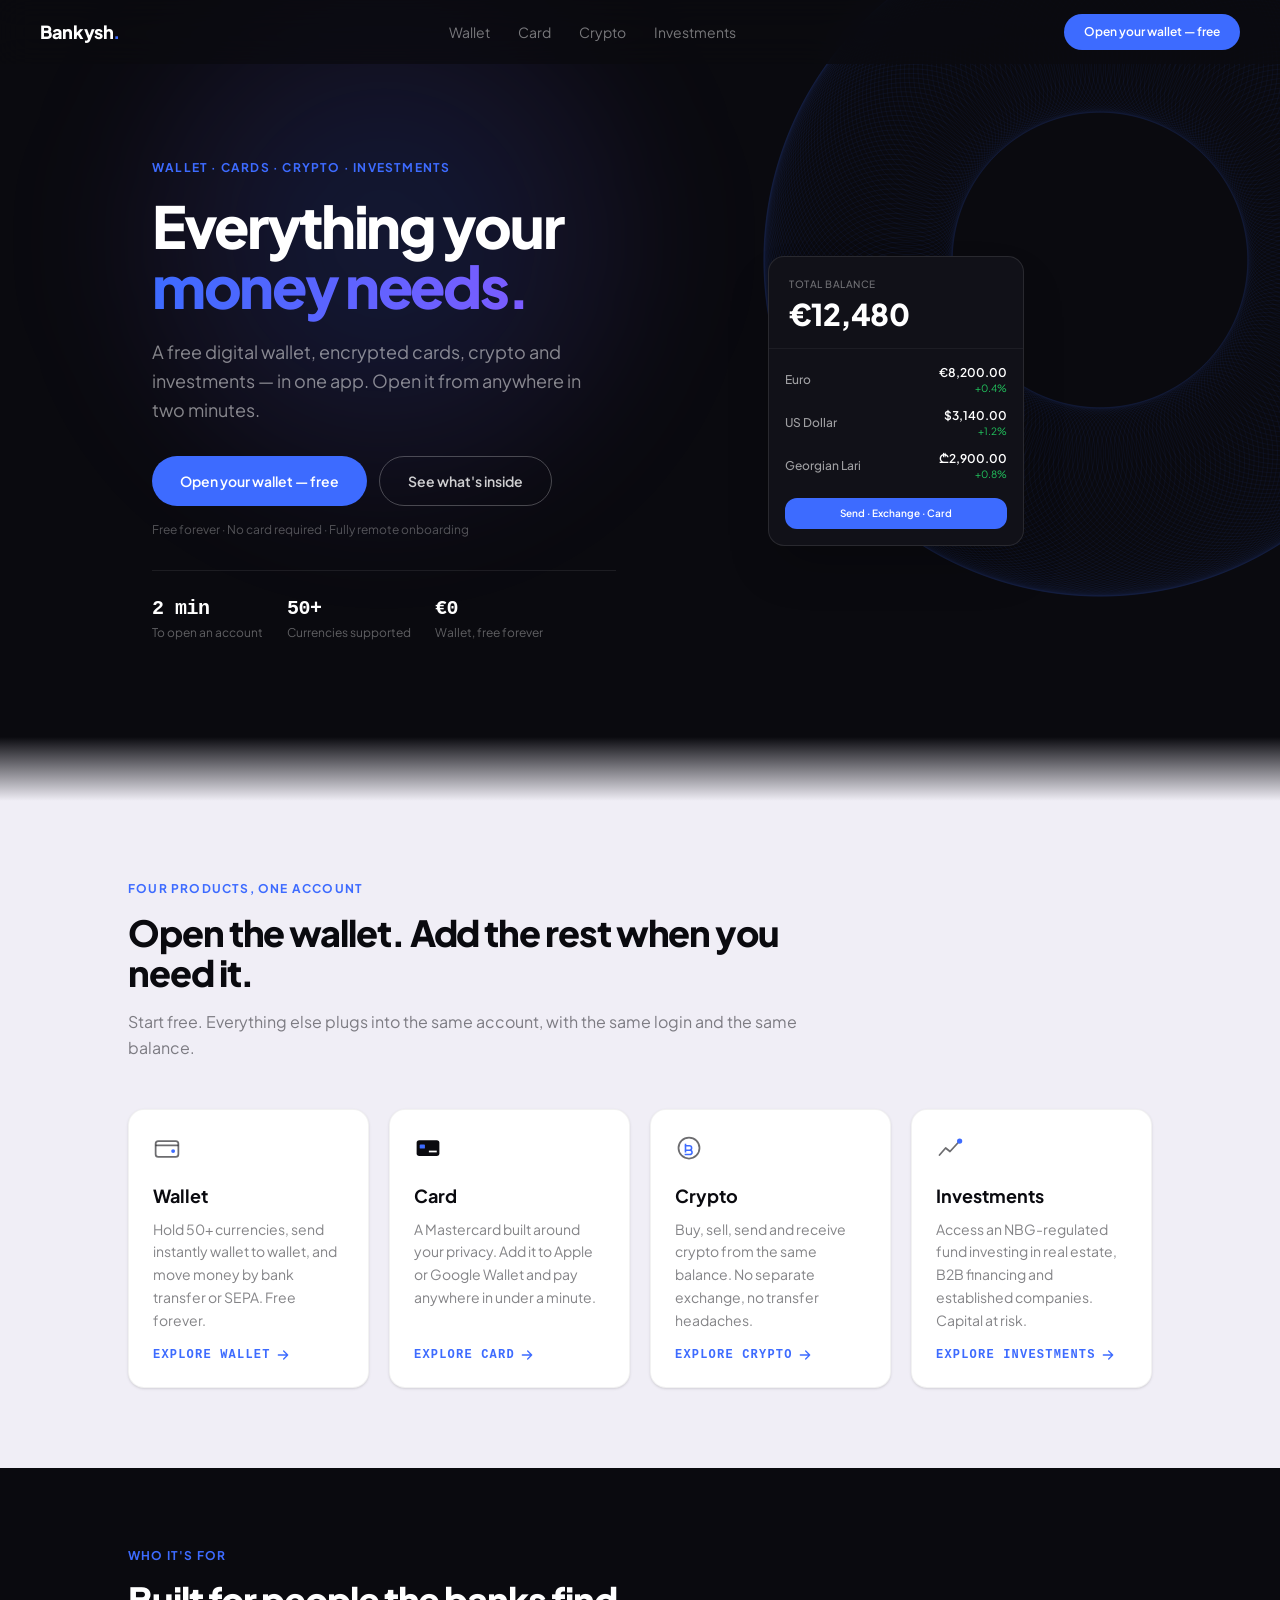
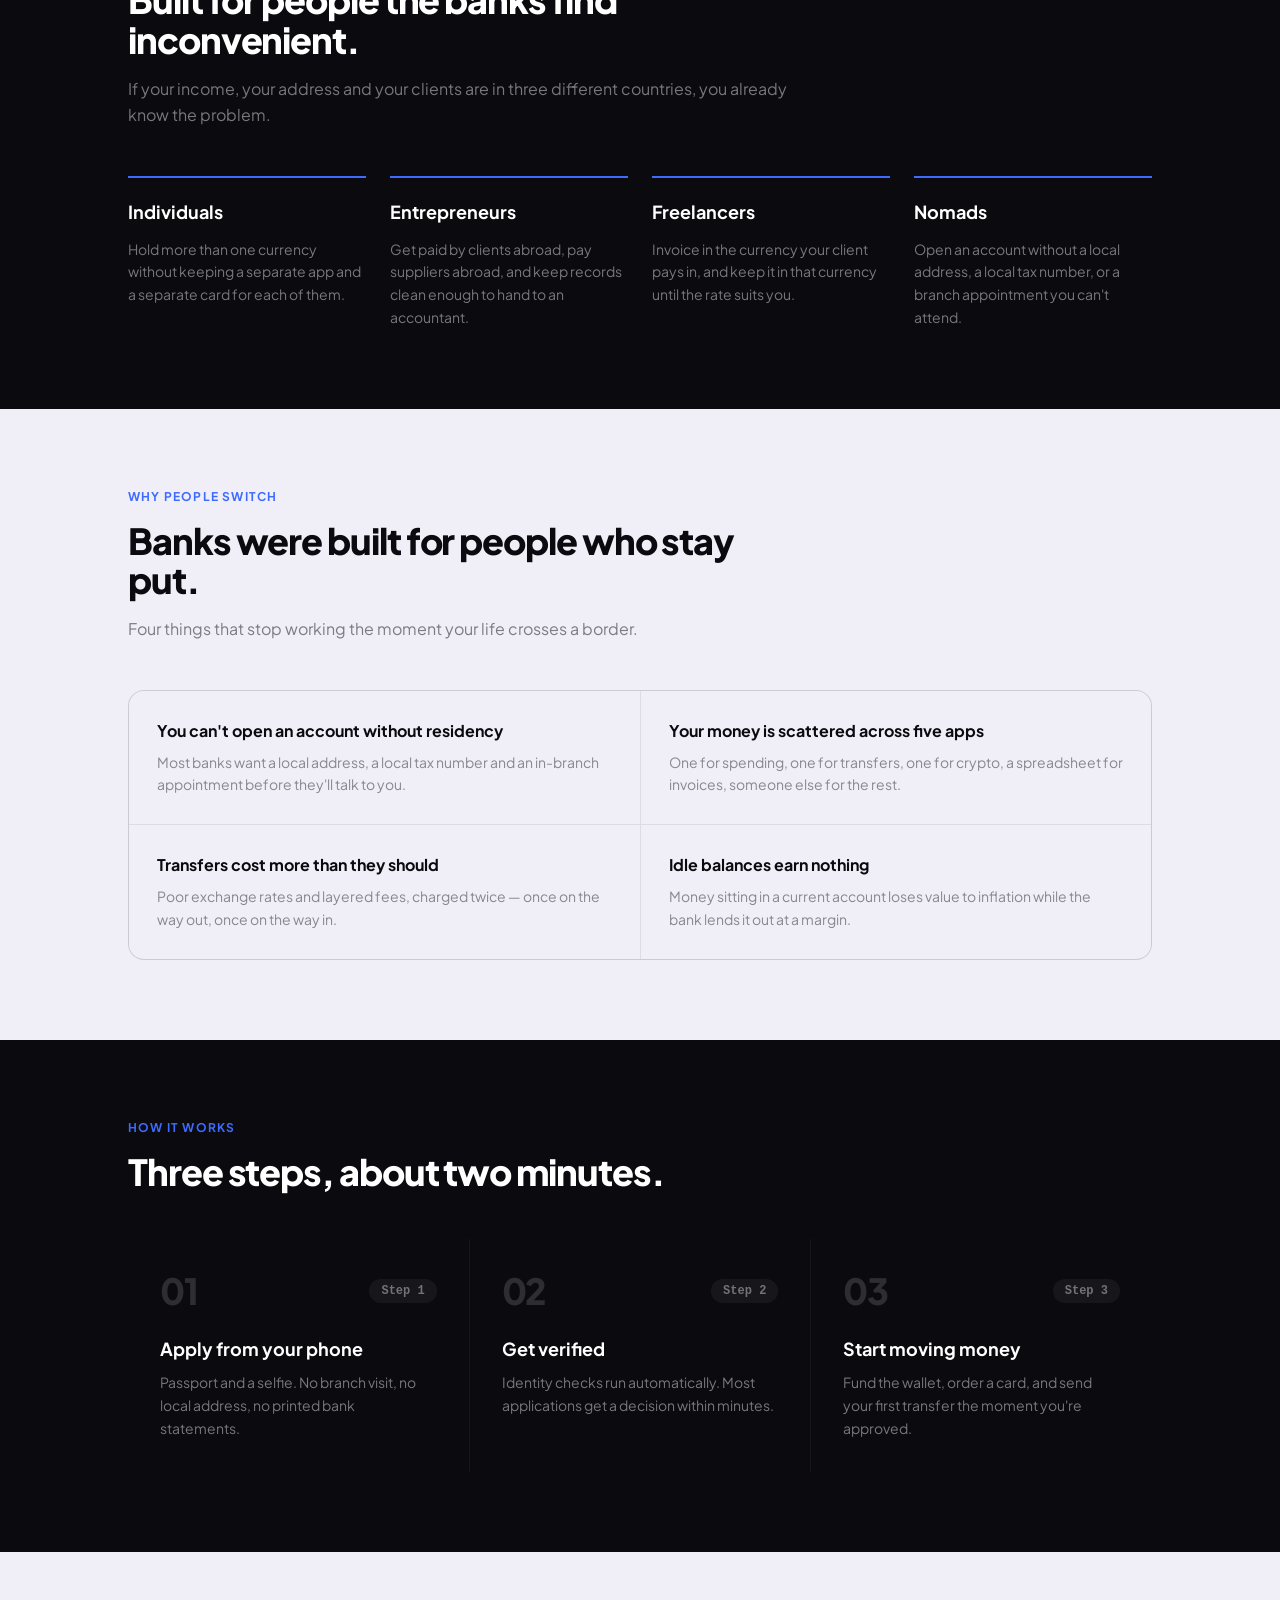
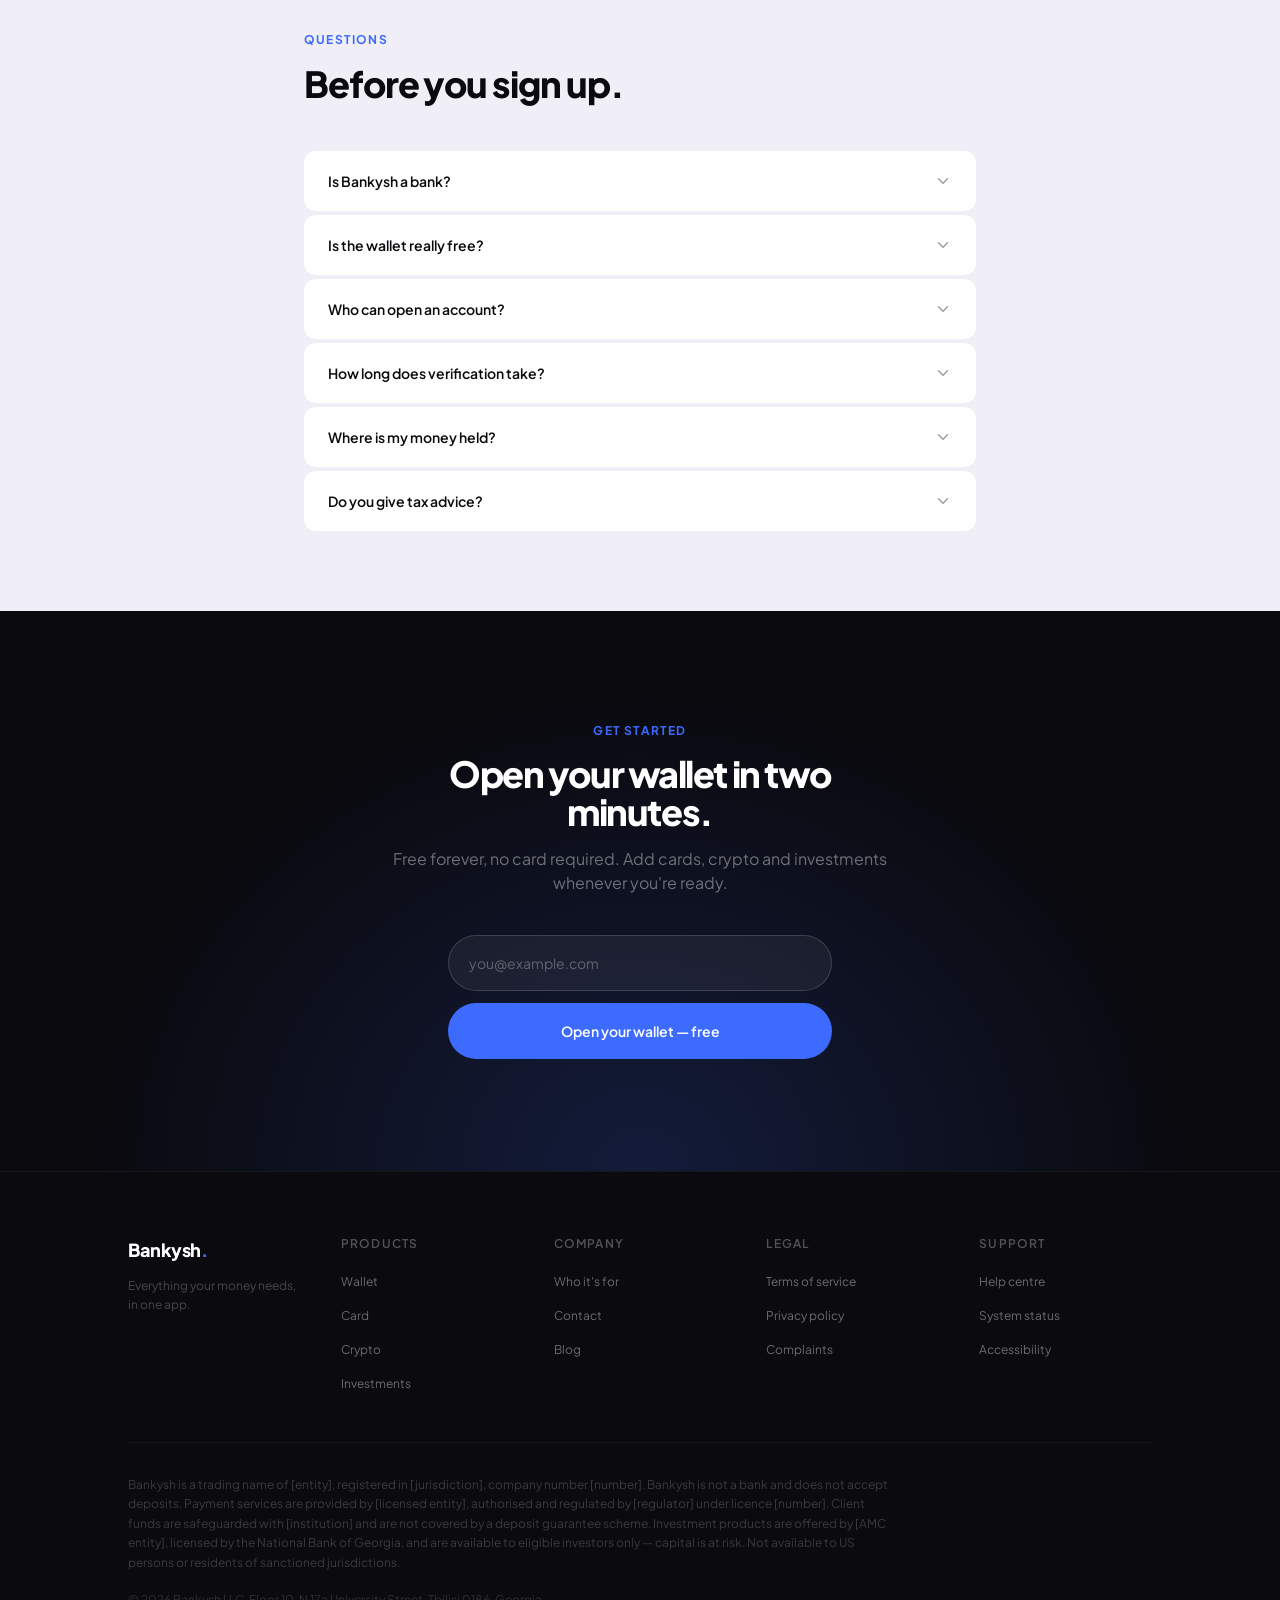
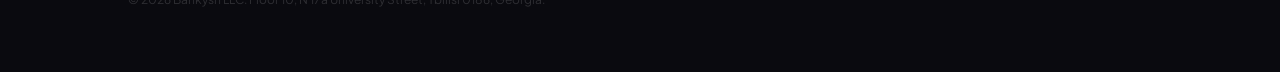
==== index.html @ 2e1b4eb4 "Bankysh site — mirror of the Figma Make build index.html rewritten so assets load relatively and Fig" ====
<!doctype html>
<html lang="en">
  <head>
    <meta charset="UTF-8" />
    <meta name="viewport" content="width=device-width, initial-scale=1.0" />
    <title>Bankysh — everything your money needs</title>
    <meta name="description" content="Bankysh is a digital wallet with a card, crypto and investments in one app.">
    <meta property="og:title" content="Bankysh — everything your money needs">
    <meta property="og:description" content="A digital wallet, a card, crypto and investments in one app.">
    <meta property="og:type" content="website">
    <meta name="theme-color" content="#04091A">
    <script type="module" crossorigin src="./assets/index-Uo5GRahE.js"></script>
    <link rel="stylesheet" crossorigin href="./assets/index-DpYB2PQo.css">
  </head>
  <body>
    <div id="root"></div>

    <!--
      Signup notifier.

      The React bundle's own handler is  e => { e.preventDefault(), o(!0) } —
      it shows "Check your inbox to finish setup" and throws the address away.

      Rather than patch a 460 KB minified bundle, this listens on the document
      in the CAPTURE phase, so it runs BEFORE React's handler. It reads the
      email, posts it to the Pages Function, and gets out of the way. React
      still renders its success message exactly as before.

      Nothing here can break the page: every path is wrapped and a failed
      request is swallowed.

      🔴 Needs Cloudflare Pages (Functions). On GitHub Pages /api/subscribe is
         a 404 and the form goes back to silently discarding the address.
    -->
    <script>
    (function () {
      var RE = /^[^\s@]+@[^\s@]+\.[^\s@]{2,}$/;
      document.addEventListener('submit', function (e) {
        try {
          var form = e.target;
          if (!form || form.tagName !== 'FORM') return;
          var input = form.querySelector('input[type="email"]');
          if (!input) return;
          var email = (input.value || '').trim();
          if (!RE.test(email)) return;
          fetch('/api/subscribe', {
            method: 'POST',
            headers: { 'Content-Type': 'application/json' },
            body: JSON.stringify({ email: email, page: location.pathname }),
            keepalive: true
          }).catch(function () {});
        } catch (err) { /* never let this affect the page */ }
      }, true);
    })();
    </script>
  </body>
</html>
---- assets/index-DpYB2PQo.css ----
@import "https://fonts.googleapis.com/css2?family=Plus+Jakarta+Sans:ital,wght@0,400;0,500;0,600;0,700;0,800;1,400&display=swap";@layer components;@layer properties{@supports (((-webkit-hyphens:none)) and (not (margin-trim:inline))) or ((-moz-orient:inline) and (not (color:rgb(from red r g b)))){*,:before,:after,::backdrop{--tw-rotate-x:initial;--tw-rotate-y:initial;--tw-rotate-z:initial;--tw-skew-x:initial;--tw-skew-y:initial;--tw-space-y-reverse:0;--tw-border-style:solid;--tw-leading:initial;--tw-font-weight:initial;--tw-tracking:initial;--tw-shadow:0 0 #0000;--tw-shadow-color:initial;--tw-shadow-alpha:100%;--tw-inset-shadow:0 0 #0000;--tw-inset-shadow-color:initial;--tw-inset-shadow-alpha:100%;--tw-ring-color:initial;--tw-ring-shadow:0 0 #0000;--tw-inset-ring-color:initial;--tw-inset-ring-shadow:0 0 #0000;--tw-ring-inset:initial;--tw-ring-offset-width:0px;--tw-ring-offset-color:#fff;--tw-ring-offset-shadow:0 0 #0000;--tw-blur:initial;--tw-brightness:initial;--tw-contrast:initial;--tw-grayscale:initial;--tw-hue-rotate:initial;--tw-invert:initial;--tw-opacity:initial;--tw-saturate:initial;--tw-sepia:initial;--tw-drop-shadow:initial;--tw-drop-shadow-color:initial;--tw-drop-shadow-alpha:100%;--tw-drop-shadow-size:initial;--tw-duration:initial;--tw-translate-x:0;--tw-translate-y:0;--tw-translate-z:0}}}@layer theme{:root,:host{--font-sans:"Plus Jakarta Sans", sans-serif;--font-mono:ui-monospace, SFMono-Regular, Menlo, Monaco, Consolas, "Liberation Mono", "Courier New", monospace;--color-white:#fff;--spacing:.25rem;--container-xs:20rem;--container-sm:24rem;--container-md:28rem;--container-lg:32rem;--container-2xl:42rem;--container-3xl:48rem;--container-5xl:64rem;--text-xs:.75rem;--text-xs--line-height:calc(1 / .75);--text-sm:.875rem;--text-sm--line-height:calc(1.25 / .875);--text-base:1rem;--text-base--line-height:calc(1.5 / 1);--text-lg:1.125rem;--text-lg--line-height:calc(1.75 / 1.125);--text-xl:1.25rem;--text-xl--line-height:calc(1.75 / 1.25);--text-3xl:1.875rem;--text-3xl--line-height:calc(2.25 / 1.875);--text-4xl:2.25rem;--text-4xl--line-height:calc(2.5 / 2.25);--text-5xl:3rem;--text-5xl--line-height:1;--text-6xl:3.75rem;--text-6xl--line-height:1;--font-weight-medium:500;--font-weight-semibold:600;--font-weight-bold:700;--font-weight-extrabold:800;--tracking-tight:-.025em;--tracking-wide:.025em;--tracking-wider:.05em;--tracking-widest:.1em;--leading-relaxed:1.625;--radius-xl:.75rem;--radius-2xl:1rem;--default-transition-duration:.15s;--default-transition-timing-function:cubic-bezier(.4, 0, .2, 1);--default-font-family:var(--font-sans);--default-mono-font-family:var(--font-mono)}}@layer base{*,:after,:before,::backdrop{box-sizing:border-box;border:0 solid;margin:0;padding:0}::file-selector-button{box-sizing:border-box;border:0 solid;margin:0;padding:0}html,:host{-webkit-text-size-adjust:100%;tab-size:4;line-height:1.5;font-family:var(--default-font-family,ui-sans-serif, system-ui, sans-serif, "Apple Color Emoji", "Segoe UI Emoji", "Segoe UI Symbol", "Noto Color Emoji");font-feature-settings:var(--default-font-feature-settings,normal);font-variation-settings:var(--default-font-variation-settings,normal);-webkit-tap-highlight-color:transparent}hr{height:0;color:inherit;border-top-width:1px}abbr:where([title]){-webkit-text-decoration:underline dotted;text-decoration:underline dotted}h1,h2,h3,h4,h5,h6{font-size:inherit;font-weight:inherit}a{color:inherit;-webkit-text-decoration:inherit;-webkit-text-decoration:inherit;-webkit-text-decoration:inherit;-webkit-text-decoration:inherit;text-decoration:inherit}b,strong{font-weight:bolder}code,kbd,samp,pre{font-family:var(--default-mono-font-family,ui-monospace, SFMono-Regular, Menlo, Monaco, Consolas, "Liberation Mono", "Courier New", monospace);font-feature-settings:var(--default-mono-font-feature-settings,normal);font-variation-settings:var(--default-mono-font-variation-settings,normal);font-size:1em}small{font-size:80%}sub,sup{vertical-align:baseline;font-size:75%;line-height:0;position:relative}sub{bottom:-.25em}sup{top:-.5em}table{text-indent:0;border-color:inherit;border-collapse:collapse}:-moz-focusring{outline:auto}progress{vertical-align:baseline}summary{display:list-item}ol,ul,menu{list-style:none}img,svg,video,canvas,audio,iframe,embed,object{vertical-align:middle;display:block}img,video{max-width:100%;height:auto}button,input,select,optgroup,textarea{font:inherit;font-feature-settings:inherit;font-variation-settings:inherit;letter-spacing:inherit;color:inherit;opacity:1;background-color:#0000;border-radius:0}::file-selector-button{font:inherit;font-feature-settings:inherit;font-variation-settings:inherit;letter-spacing:inherit;color:inherit;opacity:1;background-color:#0000;border-radius:0}:where(select:is([multiple],[size])) optgroup{font-weight:bolder}:where(select:is([multiple],[size])) optgroup option{padding-inline-start:20px}::file-selector-button{margin-inline-end:4px}::placeholder{opacity:1}@supports (not ((-webkit-appearance:-apple-pay-button))) or (contain-intrinsic-size:1px){::placeholder{color:currentColor}@supports (color:color-mix(in lab, red, red)){::placeholder{color:color-mix(in oklab, currentcolor 50%, transparent)}}}textarea{resize:vertical}::-webkit-search-decoration{-webkit-appearance:none}::-webkit-date-and-time-value{min-height:1lh;text-align:inherit}::-webkit-datetime-edit{display:inline-flex}::-webkit-datetime-edit-fields-wrapper{padding:0}::-webkit-datetime-edit{padding-block:0}::-webkit-datetime-edit-year-field{padding-block:0}::-webkit-datetime-edit-month-field{padding-block:0}::-webkit-datetime-edit-day-field{padding-block:0}::-webkit-datetime-edit-hour-field{padding-block:0}::-webkit-datetime-edit-minute-field{padding-block:0}::-webkit-datetime-edit-second-field{padding-block:0}::-webkit-datetime-edit-millisecond-field{padding-block:0}::-webkit-datetime-edit-meridiem-field{padding-block:0}::-webkit-calendar-picker-indicator{line-height:1}:-moz-ui-invalid{box-shadow:none}button,input:where([type=button],[type=reset],[type=submit]){appearance:button}::file-selector-button{appearance:button}::-webkit-inner-spin-button{height:auto}::-webkit-outer-spin-button{height:auto}[hidden]:where(:not([hidden=until-found])){display:none!important}}@layer utilities{.pointer-events-none{pointer-events:none}.visible{visibility:visible}.absolute{position:absolute}.fixed{position:fixed}.relative{position:relative}.sticky{position:sticky}.inset-0{inset:calc(var(--spacing) * 0)}.start{inset-inline-start:var(--spacing)}.end{inset-inline-end:var(--spacing)}.top-0{top:calc(var(--spacing) * 0)}.right-0{right:calc(var(--spacing) * 0)}.bottom-0{bottom:calc(var(--spacing) * 0)}.left-0{left:calc(var(--spacing) * 0)}.z-10{z-index:10}.z-50{z-index:50}.col-span-2{grid-column:span 2/span 2}.mx-auto{margin-inline:auto}.mt-0\.5{margin-top:calc(var(--spacing) * .5)}.mt-2{margin-top:calc(var(--spacing) * 2)}.mt-4{margin-top:calc(var(--spacing) * 4)}.mt-5{margin-top:calc(var(--spacing) * 5)}.mt-8{margin-top:calc(var(--spacing) * 8)}.mb-1{margin-bottom:calc(var(--spacing) * 1)}.mb-2{margin-bottom:calc(var(--spacing) * 2)}.mb-3{margin-bottom:calc(var(--spacing) * 3)}.mb-4{margin-bottom:calc(var(--spacing) * 4)}.mb-5{margin-bottom:calc(var(--spacing) * 5)}.mb-6{margin-bottom:calc(var(--spacing) * 6)}.mb-8{margin-bottom:calc(var(--spacing) * 8)}.mb-10{margin-bottom:calc(var(--spacing) * 10)}.mb-12{margin-bottom:calc(var(--spacing) * 12)}.-ml-2\.5{margin-left:calc(var(--spacing) * -2.5)}.block{display:block}.flex{display:flex}.grid{display:grid}.hidden{display:none}.inline{display:inline}.inline-flex{display:inline-flex}.table{display:table}.h-7{height:calc(var(--spacing) * 7)}.h-14{height:calc(var(--spacing) * 14)}.h-16{height:calc(var(--spacing) * 16)}.h-40{height:calc(var(--spacing) * 40)}.h-48{height:calc(var(--spacing) * 48)}.w-7{width:calc(var(--spacing) * 7)}.w-48{width:calc(var(--spacing) * 48)}.w-56{width:calc(var(--spacing) * 56)}.w-64{width:calc(var(--spacing) * 64)}.w-full{width:100%}.max-w-2xl{max-width:var(--container-2xl)}.max-w-3xl{max-width:var(--container-3xl)}.max-w-5xl{max-width:var(--container-5xl)}.max-w-lg{max-width:var(--container-lg)}.max-w-md{max-width:var(--container-md)}.max-w-sm{max-width:var(--container-sm)}.max-w-xs{max-width:var(--container-xs)}.flex-1{flex:1}.shrink-0{flex-shrink:0}.transform{transform:var(--tw-rotate-x,) var(--tw-rotate-y,) var(--tw-rotate-z,) var(--tw-skew-x,) var(--tw-skew-y,)}.cursor-pointer{cursor:pointer}.grid-cols-1{grid-template-columns:repeat(1,minmax(0,1fr))}.grid-cols-2{grid-template-columns:repeat(2,minmax(0,1fr))}.flex-col{flex-direction:column}.flex-wrap{flex-wrap:wrap}.items-center{align-items:center}.items-end{align-items:flex-end}.items-start{align-items:flex-start}.justify-between{justify-content:space-between}.justify-center{justify-content:center}.gap-1{gap:calc(var(--spacing) * 1)}.gap-2{gap:calc(var(--spacing) * 2)}.gap-2\.5{gap:calc(var(--spacing) * 2.5)}.gap-3{gap:calc(var(--spacing) * 3)}.gap-5{gap:calc(var(--spacing) * 5)}.gap-6{gap:calc(var(--spacing) * 6)}.gap-7{gap:calc(var(--spacing) * 7)}.gap-8{gap:calc(var(--spacing) * 8)}.gap-10{gap:calc(var(--spacing) * 10)}.gap-12{gap:calc(var(--spacing) * 12)}.gap-px{gap:1px}:where(.space-y-1>:not(:last-child)){--tw-space-y-reverse:0;margin-block-start:calc(calc(var(--spacing) * 1) * var(--tw-space-y-reverse));margin-block-end:calc(calc(var(--spacing) * 1) * calc(1 - var(--tw-space-y-reverse)))}:where(.space-y-2\.5>:not(:last-child)){--tw-space-y-reverse:0;margin-block-start:calc(calc(var(--spacing) * 2.5) * var(--tw-space-y-reverse));margin-block-end:calc(calc(var(--spacing) * 2.5) * calc(1 - var(--tw-space-y-reverse)))}:where(.space-y-3>:not(:last-child)){--tw-space-y-reverse:0;margin-block-start:calc(calc(var(--spacing) * 3) * var(--tw-space-y-reverse));margin-block-end:calc(calc(var(--spacing) * 3) * calc(1 - var(--tw-space-y-reverse)))}.overflow-hidden{overflow:hidden}.rounded-2xl{border-radius:var(--radius-2xl)}.rounded-full{border-radius:3.40282e38px}.rounded-xl{border-radius:var(--radius-xl)}.border{border-style:var(--tw-border-style);border-width:1px}.border-t{border-top-style:var(--tw-border-style);border-top-width:1px}.border-t-2{border-top-style:var(--tw-border-style);border-top-width:2px}.border-b{border-bottom-style:var(--tw-border-style);border-bottom-width:1px}.border-none{--tw-border-style:none;border-style:none}.border-\[\#0A0A0F\]\/5{border-color:oklab(14.7335% .00277905 -.0103663/.05)}.border-\[\#0A0A0F\]\/8{border-color:oklab(14.7335% .00277905 -.0103663/.08)}.border-\[\#3D6BFF\]{border-color:#3d6bff}.border-\[\#3D6BFF\]\/20{border-color:oklab(58.5306% -.0149697 -.225156/.2)}.border-\[\#3D6BFF\]\/40{border-color:oklab(58.5306% -.0149697 -.225156/.4)}.border-white\/5{border-color:#ffffff0d}@supports (color:color-mix(in lab, red, red)){.border-white\/5{border-color:color-mix(in oklab, var(--color-white) 5%, transparent)}}.border-white\/8{border-color:#ffffff14}@supports (color:color-mix(in lab, red, red)){.border-white\/8{border-color:color-mix(in oklab, var(--color-white) 8%, transparent)}}.border-white\/10{border-color:#ffffff1a}@supports (color:color-mix(in lab, red, red)){.border-white\/10{border-color:color-mix(in oklab, var(--color-white) 10%, transparent)}}.border-white\/15{border-color:#ffffff26}@supports (color:color-mix(in lab, red, red)){.border-white\/15{border-color:color-mix(in oklab, var(--color-white) 15%, transparent)}}.border-white\/25{border-color:#ffffff40}@supports (color:color-mix(in lab, red, red)){.border-white\/25{border-color:color-mix(in oklab, var(--color-white) 25%, transparent)}}.bg-\[\#0A0A0F\]{background-color:#0a0a0f}.bg-\[\#0A0A0F\]\/8{background-color:oklab(14.7335% .00277905 -.0103663/.08)}.bg-\[\#3D6BFF\]{background-color:#3d6bff}.bg-\[\#3D6BFF\]\/5{background-color:oklab(58.5306% -.0149697 -.225156/.05)}.bg-\[\#111118\]{background-color:#111118}.bg-\[\#F0EEF6\]{background-color:#f0eef6}.bg-transparent{background-color:#0000}.bg-white{background-color:var(--color-white)}.bg-white\/5{background-color:#ffffff0d}@supports (color:color-mix(in lab, red, red)){.bg-white\/5{background-color:color-mix(in oklab, var(--color-white) 5%, transparent)}}.bg-white\/6{background-color:#ffffff0f}@supports (color:color-mix(in lab, red, red)){.bg-white\/6{background-color:color-mix(in oklab, var(--color-white) 6%, transparent)}}.bg-white\/15{background-color:#ffffff26}@supports (color:color-mix(in lab, red, red)){.bg-white\/15{background-color:color-mix(in oklab, var(--color-white) 15%, transparent)}}.bg-white\/30{background-color:#ffffff4d}@supports (color:color-mix(in lab, red, red)){.bg-white\/30{background-color:color-mix(in oklab, var(--color-white) 30%, transparent)}}.p-4{padding:calc(var(--spacing) * 4)}.p-5{padding:calc(var(--spacing) * 5)}.p-6{padding:calc(var(--spacing) * 6)}.p-7{padding:calc(var(--spacing) * 7)}.p-8{padding:calc(var(--spacing) * 8)}.px-3{padding-inline:calc(var(--spacing) * 3)}.px-4{padding-inline:calc(var(--spacing) * 4)}.px-5{padding-inline:calc(var(--spacing) * 5)}.px-6{padding-inline:calc(var(--spacing) * 6)}.px-7{padding-inline:calc(var(--spacing) * 7)}.py-1{padding-block:calc(var(--spacing) * 1)}.py-2{padding-block:calc(var(--spacing) * 2)}.py-2\.5{padding-block:calc(var(--spacing) * 2.5)}.py-3{padding-block:calc(var(--spacing) * 3)}.py-3\.5{padding-block:calc(var(--spacing) * 3.5)}.py-4{padding-block:calc(var(--spacing) * 4)}.py-5{padding-block:calc(var(--spacing) * 5)}.py-12{padding-block:calc(var(--spacing) * 12)}.py-16{padding-block:calc(var(--spacing) * 16)}.py-20{padding-block:calc(var(--spacing) * 20)}.py-28{padding-block:calc(var(--spacing) * 28)}.pt-5{padding-top:calc(var(--spacing) * 5)}.pt-6{padding-top:calc(var(--spacing) * 6)}.pt-8{padding-top:calc(var(--spacing) * 8)}.pt-16{padding-top:calc(var(--spacing) * 16)}.pr-4{padding-right:calc(var(--spacing) * 4)}.pb-4{padding-bottom:calc(var(--spacing) * 4)}.pb-5{padding-bottom:calc(var(--spacing) * 5)}.pb-20{padding-bottom:calc(var(--spacing) * 20)}.text-center{text-align:center}.text-left{text-align:left}.text-right{text-align:right}.font-mono{font-family:var(--font-mono)}.text-3xl{font-size:var(--text-3xl);line-height:var(--tw-leading,var(--text-3xl--line-height))}.text-4xl{font-size:var(--text-4xl);line-height:var(--tw-leading,var(--text-4xl--line-height))}.text-6xl{font-size:var(--text-6xl);line-height:var(--tw-leading,var(--text-6xl--line-height))}.text-base{font-size:var(--text-base);line-height:var(--tw-leading,var(--text-base--line-height))}.text-lg{font-size:var(--text-lg);line-height:var(--tw-leading,var(--text-lg--line-height))}.text-sm{font-size:var(--text-sm);line-height:var(--tw-leading,var(--text-sm--line-height))}.text-xl{font-size:var(--text-xl);line-height:var(--tw-leading,var(--text-xl--line-height))}.text-xs{font-size:var(--text-xs);line-height:var(--tw-leading,var(--text-xs--line-height))}.text-\[10px\]{font-size:10px}.leading-\[1\.1\]{--tw-leading:1.1;line-height:1.1}.leading-\[1\.04\]{--tw-leading:1.04;line-height:1.04}.leading-\[1\.05\]{--tw-leading:1.05;line-height:1.05}.leading-relaxed{--tw-leading:var(--leading-relaxed);line-height:var(--leading-relaxed)}.font-bold{--tw-font-weight:var(--font-weight-bold);font-weight:var(--font-weight-bold)}.font-extrabold{--tw-font-weight:var(--font-weight-extrabold);font-weight:var(--font-weight-extrabold)}.font-medium{--tw-font-weight:var(--font-weight-medium);font-weight:var(--font-weight-medium)}.font-semibold{--tw-font-weight:var(--font-weight-semibold);font-weight:var(--font-weight-semibold)}.tracking-\[-0\.02em\]{--tw-tracking:-.02em;letter-spacing:-.02em}.tracking-\[-0\.03em\]{--tw-tracking:-.03em;letter-spacing:-.03em}.tracking-\[-0\.04em\]{--tw-tracking:-.04em;letter-spacing:-.04em}.tracking-tight{--tw-tracking:var(--tracking-tight);letter-spacing:var(--tracking-tight)}.tracking-wide{--tw-tracking:var(--tracking-wide);letter-spacing:var(--tracking-wide)}.tracking-wider{--tw-tracking:var(--tracking-wider);letter-spacing:var(--tracking-wider)}.tracking-widest{--tw-tracking:var(--tracking-widest);letter-spacing:var(--tracking-widest)}.text-\[\#0A0A0F\]{color:#0a0a0f}.text-\[\#0A0A0F\]\/15{color:oklab(14.7335% .00277905 -.0103663/.15)}.text-\[\#0A0A0F\]\/40{color:oklab(14.7335% .00277905 -.0103663/.4)}.text-\[\#0A0A0F\]\/45{color:oklab(14.7335% .00277905 -.0103663/.45)}.text-\[\#0A0A0F\]\/50{color:oklab(14.7335% .00277905 -.0103663/.5)}.text-\[\#0A0A0F\]\/55{color:oklab(14.7335% .00277905 -.0103663/.55)}.text-\[\#0A0A0F\]\/60{color:oklab(14.7335% .00277905 -.0103663/.6)}.text-\[\#0A0A0F\]\/70{color:oklab(14.7335% .00277905 -.0103663/.7)}.text-\[\#3D6BFF\]{color:#3d6bff}.text-white{color:var(--color-white)}.text-white\/15{color:#ffffff26}@supports (color:color-mix(in lab, red, red)){.text-white\/15{color:color-mix(in oklab, var(--color-white) 15%, transparent)}}.text-white\/20{color:#fff3}@supports (color:color-mix(in lab, red, red)){.text-white\/20{color:color-mix(in oklab, var(--color-white) 20%, transparent)}}.text-white\/25{color:#ffffff40}@supports (color:color-mix(in lab, red, red)){.text-white\/25{color:color-mix(in oklab, var(--color-white) 25%, transparent)}}.text-white\/30{color:#ffffff4d}@supports (color:color-mix(in lab, red, red)){.text-white\/30{color:color-mix(in oklab, var(--color-white) 30%, transparent)}}.text-white\/35{color:#ffffff59}@supports (color:color-mix(in lab, red, red)){.text-white\/35{color:color-mix(in oklab, var(--color-white) 35%, transparent)}}.text-white\/40{color:#fff6}@supports (color:color-mix(in lab, red, red)){.text-white\/40{color:color-mix(in oklab, var(--color-white) 40%, transparent)}}.text-white\/45{color:#ffffff73}@supports (color:color-mix(in lab, red, red)){.text-white\/45{color:color-mix(in oklab, var(--color-white) 45%, transparent)}}.text-white\/50{color:#ffffff80}@supports (color:color-mix(in lab, red, red)){.text-white\/50{color:color-mix(in oklab, var(--color-white) 50%, transparent)}}.text-white\/60{color:#fff9}@supports (color:color-mix(in lab, red, red)){.text-white\/60{color:color-mix(in oklab, var(--color-white) 60%, transparent)}}.text-white\/80{color:#fffc}@supports (color:color-mix(in lab, red, red)){.text-white\/80{color:color-mix(in oklab, var(--color-white) 80%, transparent)}}.capitalize{text-transform:capitalize}.uppercase{text-transform:uppercase}.opacity-15{opacity:.15}.opacity-30{opacity:.3}.shadow-2xl{--tw-shadow:0 25px 50px -12px var(--tw-shadow-color,#00000040);box-shadow:var(--tw-inset-shadow), var(--tw-inset-ring-shadow), var(--tw-ring-offset-shadow), var(--tw-ring-shadow), var(--tw-shadow)}.shadow-sm{--tw-shadow:0 1px 3px 0 var(--tw-shadow-color,#0000001a), 0 1px 2px -1px var(--tw-shadow-color,#0000001a);box-shadow:var(--tw-inset-shadow), var(--tw-inset-ring-shadow), var(--tw-ring-offset-shadow), var(--tw-ring-shadow), var(--tw-shadow)}.filter{filter:var(--tw-blur,) var(--tw-brightness,) var(--tw-contrast,) var(--tw-grayscale,) var(--tw-hue-rotate,) var(--tw-invert,) var(--tw-saturate,) var(--tw-sepia,) var(--tw-drop-shadow,)}.transition{transition-property:color,background-color,border-color,outline-color,text-decoration-color,fill,stroke,--tw-gradient-from,--tw-gradient-via,--tw-gradient-to,opacity,box-shadow,transform,translate,scale,rotate,filter,-webkit-backdrop-filter,backdrop-filter,display,content-visibility,overlay,pointer-events;transition-timing-function:var(--tw-ease,var(--default-transition-timing-function));transition-duration:var(--tw-duration,var(--default-transition-duration))}.transition-all{transition-property:all;transition-timing-function:var(--tw-ease,var(--default-transition-timing-function));transition-duration:var(--tw-duration,var(--default-transition-duration))}.transition-colors{transition-property:color,background-color,border-color,outline-color,text-decoration-color,fill,stroke,--tw-gradient-from,--tw-gradient-via,--tw-gradient-to;transition-timing-function:var(--tw-ease,var(--default-transition-timing-function));transition-duration:var(--tw-duration,var(--default-transition-duration))}.duration-300{--tw-duration:.3s;transition-duration:.3s}@media (hover:hover){.group-hover\:text-\[\#3D6BFF\]:is(:where(.group):hover *){color:#3d6bff}}.placeholder\:text-white\/30::placeholder{color:#ffffff4d}@supports (color:color-mix(in lab, red, red)){.placeholder\:text-white\/30::placeholder{color:color-mix(in oklab, var(--color-white) 30%, transparent)}}@media (hover:hover){.hover\:-translate-y-1:hover{--tw-translate-y:calc(var(--spacing) * -1);translate:var(--tw-translate-x) var(--tw-translate-y)}.hover\:border-\[\#3D6BFF\]\/30:hover{border-color:oklab(58.5306% -.0149697 -.225156/.3)}.hover\:border-white\/50:hover{border-color:#ffffff80}@supports (color:color-mix(in lab, red, red)){.hover\:border-white\/50:hover{border-color:color-mix(in oklab, var(--color-white) 50%, transparent)}}.hover\:bg-\[\#5580FF\]:hover{background-color:#5580ff}.hover\:text-white:hover{color:var(--color-white)}}.focus\:border-\[\#3D6BFF\]:focus{border-color:#3d6bff}.focus\:outline-none:focus{--tw-outline-style:none;outline-style:none}.active\:scale-\[0\.98\]:active{scale:.98}@media (width>=40rem){.sm\:grid-cols-2{grid-template-columns:repeat(2,minmax(0,1fr))}}@media (width>=48rem){.md\:col-span-1{grid-column:span 1/span 1}.md\:flex{display:flex}.md\:hidden{display:none}.md\:h-44{height:calc(var(--spacing) * 44)}.md\:w-64{width:calc(var(--spacing) * 64)}.md\:w-72{width:calc(var(--spacing) * 72)}.md\:grid-cols-2{grid-template-columns:repeat(2,minmax(0,1fr))}.md\:grid-cols-3{grid-template-columns:repeat(3,minmax(0,1fr))}.md\:grid-cols-5{grid-template-columns:repeat(5,minmax(0,1fr))}.md\:px-10{padding-inline:calc(var(--spacing) * 10)}.md\:py-24{padding-block:calc(var(--spacing) * 24)}.md\:pb-0{padding-bottom:calc(var(--spacing) * 0)}.md\:text-4xl{font-size:var(--text-4xl);line-height:var(--tw-leading,var(--text-4xl--line-height))}.md\:text-5xl{font-size:var(--text-5xl);line-height:var(--tw-leading,var(--text-5xl--line-height))}}@media (width>=64rem){.lg\:grid-cols-3{grid-template-columns:repeat(3,minmax(0,1fr))}.lg\:grid-cols-4{grid-template-columns:repeat(4,minmax(0,1fr))}.lg\:text-\[58px\]{font-size:58px}}}html{-webkit-font-smoothing:antialiased;font-family:Plus Jakarta Sans,sans-serif}::-webkit-scrollbar{width:6px}::-webkit-scrollbar-track{background:0 0}::-webkit-scrollbar-thumb{background:#3d6bff4d;border-radius:3px}body:not(:hover) ::-webkit-scrollbar-thumb{background:0 0}:focus-visible{outline-offset:2px;outline:2px solid #3d6bff}@property --tw-rotate-x{syntax:"*";inherits:false}@property --tw-rotate-y{syntax:"*";inherits:false}@property --tw-rotate-z{syntax:"*";inherits:false}@property --tw-skew-x{syntax:"*";inherits:false}@property --tw-skew-y{syntax:"*";inherits:false}@property --tw-space-y-reverse{syntax:"*";inherits:false;initial-value:0}@property --tw-border-style{syntax:"*";inherits:false;initial-value:solid}@property --tw-leading{syntax:"*";inherits:false}@property --tw-font-weight{syntax:"*";inherits:false}@property --tw-tracking{syntax:"*";inherits:false}@property --tw-shadow{syntax:"*";inherits:false;initial-value:0 0 #0000}@property --tw-shadow-color{syntax:"*";inherits:false}@property --tw-shadow-alpha{syntax:"<percentage>";inherits:false;initial-value:100%}@property --tw-inset-shadow{syntax:"*";inherits:false;initial-value:0 0 #0000}@property --tw-inset-shadow-color{syntax:"*";inherits:false}@property --tw-inset-shadow-alpha{syntax:"<percentage>";inherits:false;initial-value:100%}@property --tw-ring-color{syntax:"*";inherits:false}@property --tw-ring-shadow{syntax:"*";inherits:false;initial-value:0 0 #0000}@property --tw-inset-ring-color{syntax:"*";inherits:false}@property --tw-inset-ring-shadow{syntax:"*";inherits:false;initial-value:0 0 #0000}@property --tw-ring-inset{syntax:"*";inherits:false}@property --tw-ring-offset-width{syntax:"<length>";inherits:false;initial-value:0}@property --tw-ring-offset-color{syntax:"*";inherits:false;initial-value:#fff}@property --tw-ring-offset-shadow{syntax:"*";inherits:false;initial-value:0 0 #0000}@property --tw-blur{syntax:"*";inherits:false}@property --tw-brightness{syntax:"*";inherits:false}@property --tw-contrast{syntax:"*";inherits:false}@property --tw-grayscale{syntax:"*";inherits:false}@property --tw-hue-rotate{syntax:"*";inherits:false}@property --tw-invert{syntax:"*";inherits:false}@property --tw-opacity{syntax:"*";inherits:false}@property --tw-saturate{syntax:"*";inherits:false}@property --tw-sepia{syntax:"*";inherits:false}@property --tw-drop-shadow{syntax:"*";inherits:false}@property --tw-drop-shadow-color{syntax:"*";inherits:false}@property --tw-drop-shadow-alpha{syntax:"<percentage>";inherits:false;initial-value:100%}@property --tw-drop-shadow-size{syntax:"*";inherits:false}@property --tw-duration{syntax:"*";inherits:false}@property --tw-translate-x{syntax:"*";inherits:false;initial-value:0}@property --tw-translate-y{syntax:"*";inherits:false;initial-value:0}@property --tw-translate-z{syntax:"*";inherits:false;initial-value:0}
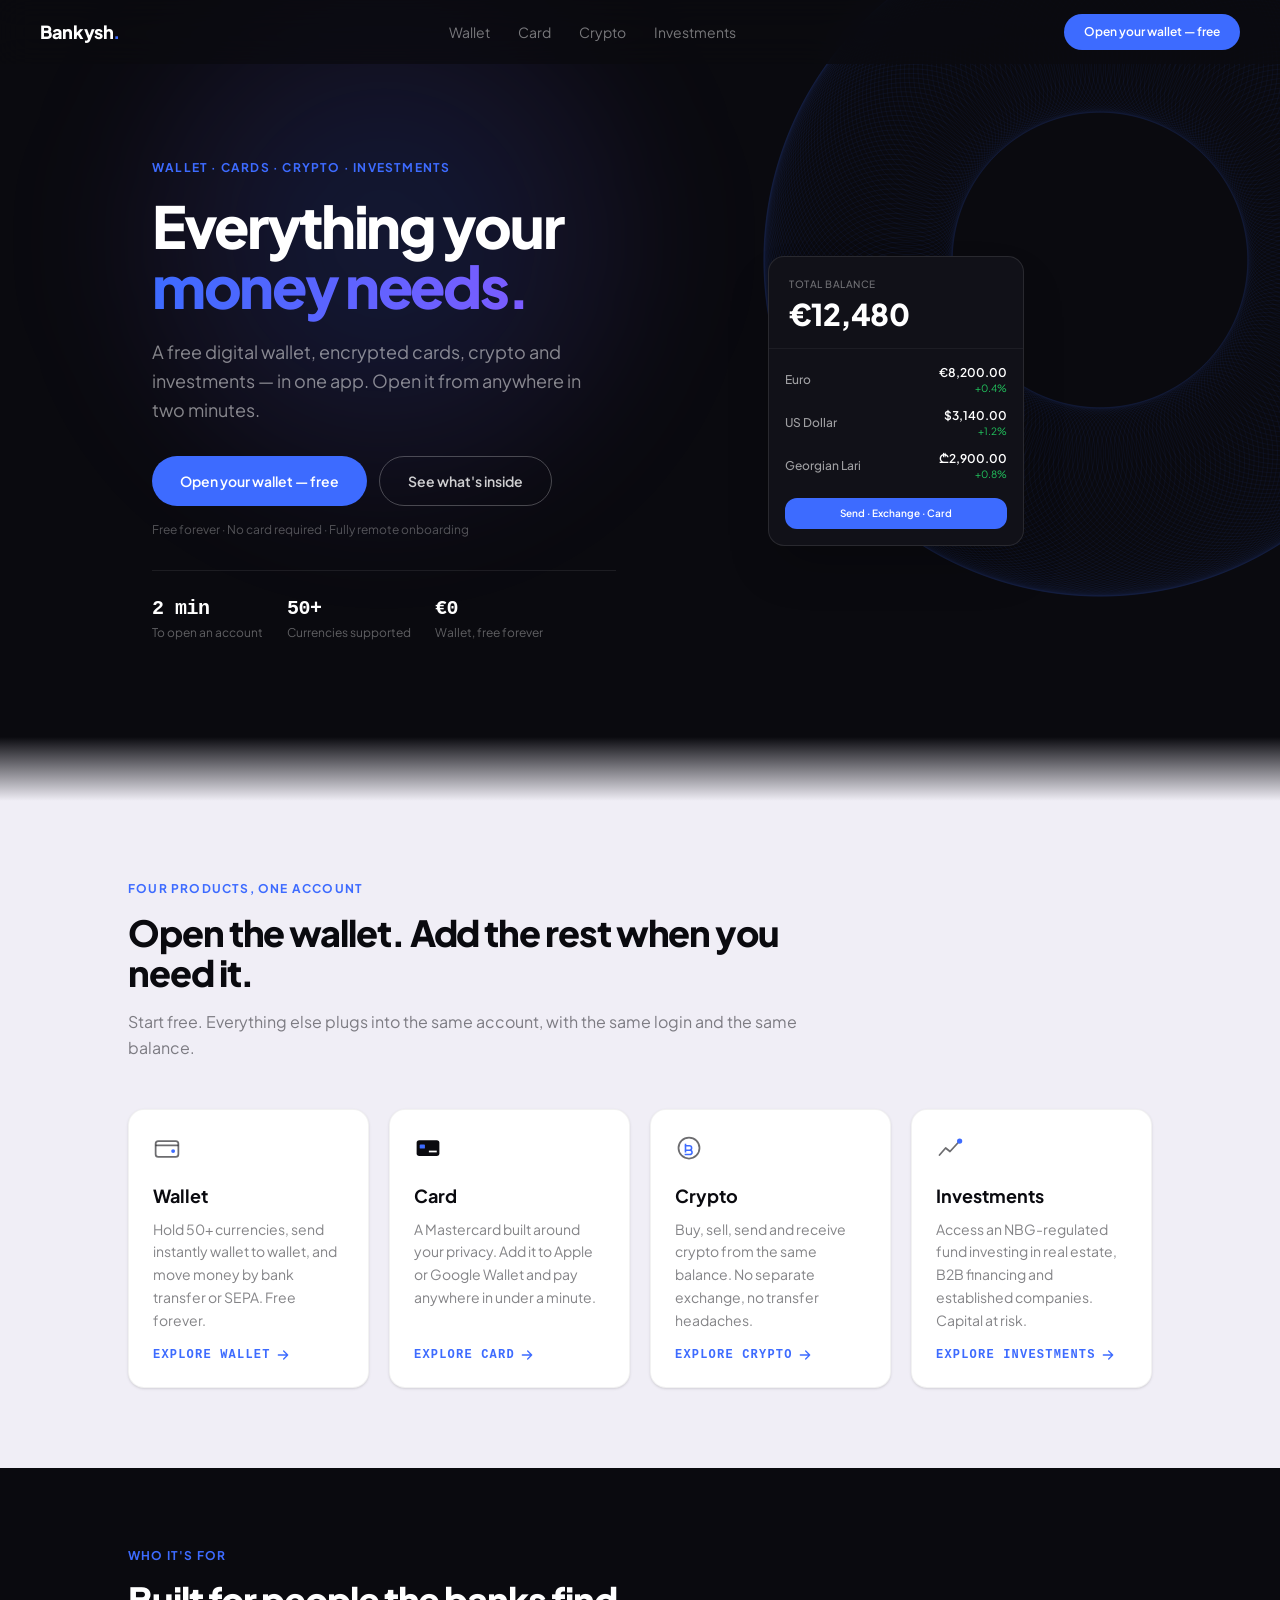
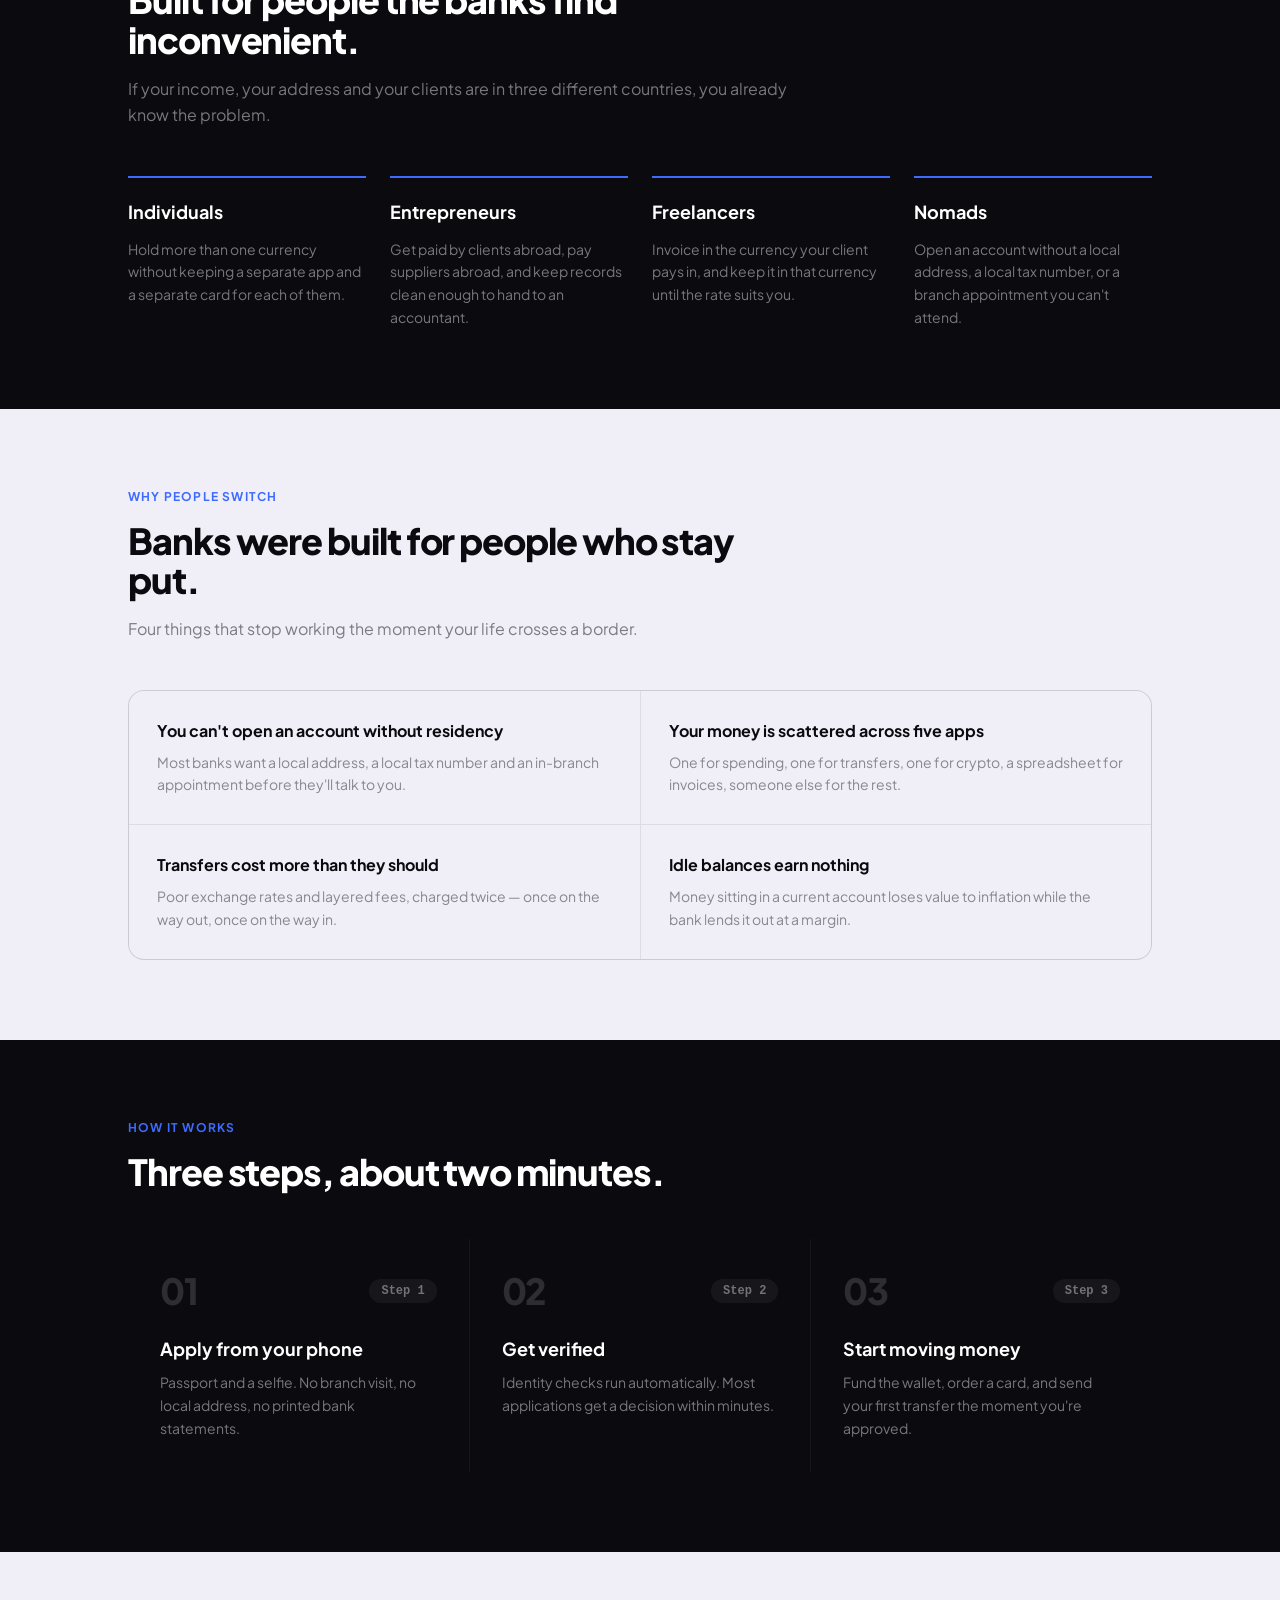
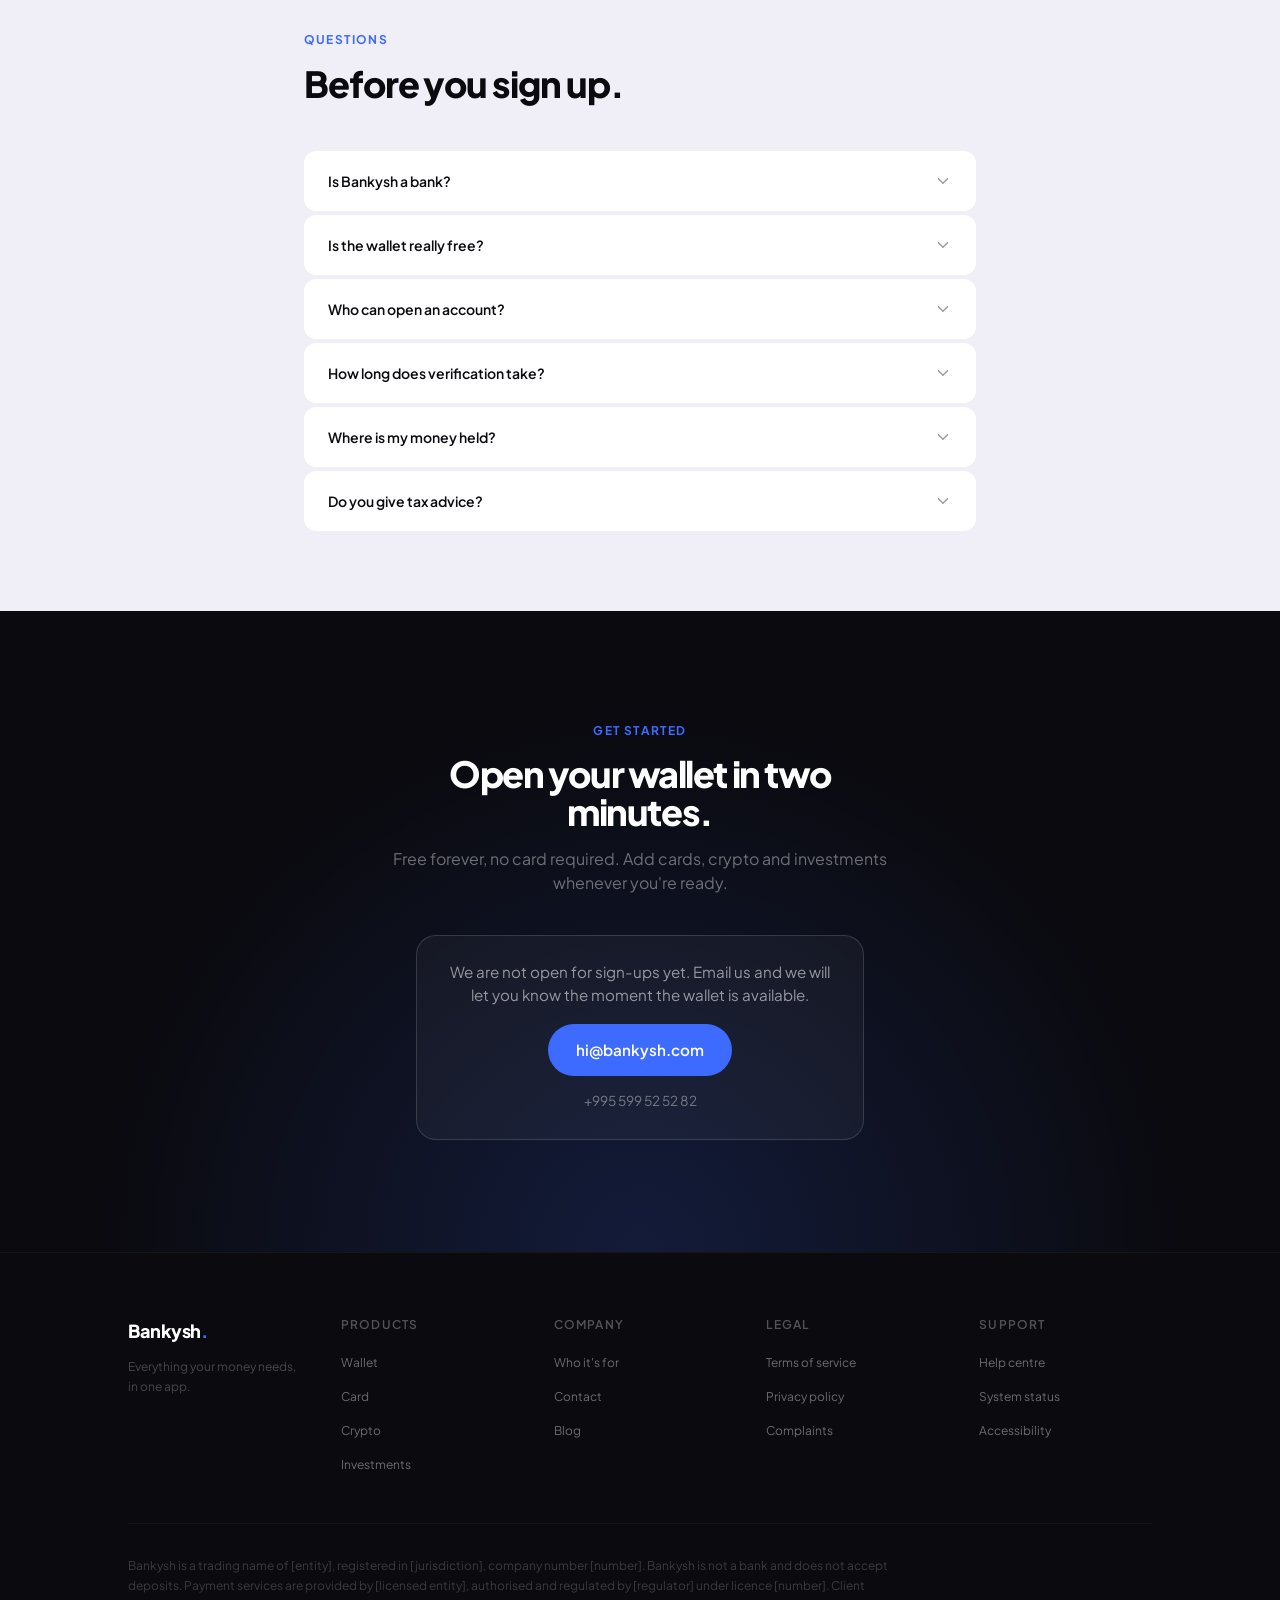
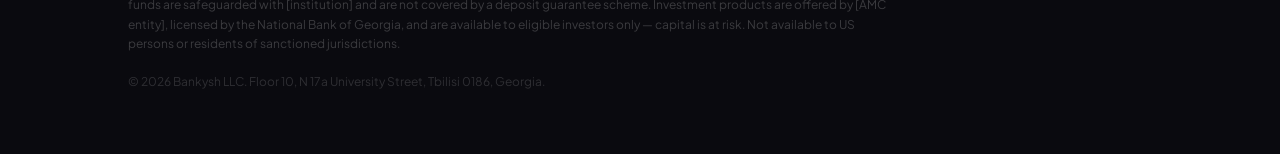
==== commit b00ac3b5: "Hide the signup form behind one switch, show a contact banner instead There is no privacy policy on " ====
--- a/index.html
+++ b/index.html
@@ -1,57 +1,151 @@
-<!doctype html>
-<html lang="en">
-  <head>
-    <meta charset="UTF-8" />
-    <meta name="viewport" content="width=device-width, initial-scale=1.0" />
-    <title>Bankysh — everything your money needs</title>
-    <meta name="description" content="Bankysh is a digital wallet with a card, crypto and investments in one app.">
-    <meta property="og:title" content="Bankysh — everything your money needs">
-    <meta property="og:description" content="A digital wallet, a card, crypto and investments in one app.">
-    <meta property="og:type" content="website">
-    <meta name="theme-color" content="#04091A">
-    <script type="module" crossorigin src="./assets/index-Uo5GRahE.js"></script>
-    <link rel="stylesheet" crossorigin href="./assets/index-DpYB2PQo.css">
-  </head>
-  <body>
-    <div id="root"></div>
-
-    <!--
-      Signup notifier.
-
-      The React bundle's own handler is  e => { e.preventDefault(), o(!0) } —
-      it shows "Check your inbox to finish setup" and throws the address away.
-
-      Rather than patch a 460 KB minified bundle, this listens on the document
-      in the CAPTURE phase, so it runs BEFORE React's handler. It reads the
-      email, posts it to the Pages Function, and gets out of the way. React
-      still renders its success message exactly as before.
-
-      Nothing here can break the page: every path is wrapped and a failed
-      request is swallowed.
-
-      🔴 Needs Cloudflare Pages (Functions). On GitHub Pages /api/subscribe is
-         a 404 and the form goes back to silently discarding the address.
-    -->
-    <script>
-    (function () {
-      var RE = /^[^\s@]+@[^\s@]+\.[^\s@]{2,}$/;
-      document.addEventListener('submit', function (e) {
-        try {
-          var form = e.target;
-          if (!form || form.tagName !== 'FORM') return;
-          var input = form.querySelector('input[type="email"]');
-          if (!input) return;
-          var email = (input.value || '').trim();
-          if (!RE.test(email)) return;
-          fetch('/api/subscribe', {
-            method: 'POST',
-            headers: { 'Content-Type': 'application/json' },
-            body: JSON.stringify({ email: email, page: location.pathname }),
-            keepalive: true
-          }).catch(function () {});
-        } catch (err) { /* never let this affect the page */ }
-      }, true);
-    })();
-    </script>
-  </body>
-</html>
+<!doctype html>
+<html lang="en">
+  <head>
+    <meta charset="UTF-8" />
+    <meta name="viewport" content="width=device-width, initial-scale=1.0" />
+    <title>Bankysh — everything your money needs</title>
+    <meta name="description" content="Bankysh is a digital wallet with a card, crypto and investments in one app.">
+    <meta property="og:title" content="Bankysh — everything your money needs">
+    <meta property="og:description" content="A digital wallet, a card, crypto and investments in one app.">
+    <meta property="og:type" content="website">
+    <meta name="theme-color" content="#04091A">
+    <script type="module" crossorigin src="./assets/index-Uo5GRahE.js"></script>
+    <link rel="stylesheet" crossorigin href="./assets/index-DpYB2PQo.css">
+  </head>
+  <body>
+    <div id="root"></div>
+
+    <!-- ═══════════════════════════════════════════════════════════════
+         THE ONE SWITCH
+
+         SHOW_SIGNUP_FORM = false   the email form is hidden and replaced
+                                    by a "email us" banner. Use this while
+                                    there is no privacy policy.
+
+         SHOW_SIGNUP_FORM = true    the original form comes back exactly as
+                                    Figma built it, and the notifier below
+                                    starts emailing you each signup again.
+
+         Flip the one word on the next line. Nothing else to change.
+         ═══════════════════════════════════════════════════════════════ -->
+    <script>var SHOW_SIGNUP_FORM = false;</script>
+
+    <style>
+      .bk-contact-banner{
+        max-width:28rem;margin:0 auto;padding:1.5rem 1.5rem 1.75rem;
+        border:1px solid rgba(255,255,255,.14);border-radius:1.25rem;
+        background:rgba(255,255,255,.04);text-align:center;
+      }
+      .bk-contact-banner p{
+        margin:0 0 1.1rem;color:rgba(255,255,255,.55);
+        font-size:.95rem;line-height:1.55;
+      }
+      .bk-contact-banner a.bk-cta{
+        display:inline-flex;align-items:center;justify-content:center;
+        height:3.25rem;padding:0 1.75rem;border-radius:999px;
+        background:#3D6BFF;color:#fff;text-decoration:none;
+        font-weight:600;font-size:.95rem;
+        transition:background .15s ease;
+      }
+      .bk-contact-banner a.bk-cta:hover{background:#5580FF}
+      .bk-contact-banner .bk-tel{
+        display:block;margin-top:.9rem;
+        color:rgba(255,255,255,.4);font-size:.85rem;text-decoration:none;
+      }
+      .bk-contact-banner .bk-tel:hover{color:rgba(255,255,255,.7)}
+    </style>
+
+    <script>
+    /* Hides every form that contains an email input and drops a contact
+       banner in its place. Runs again whenever React re-renders, because
+       React owns the DOM here and will happily put the form back.
+
+       Nothing is deleted — the form is display:none, so flipping the switch
+       above restores it untouched. */
+    (function () {
+      if (window.SHOW_SIGNUP_FORM) return;
+
+      var MAIL = 'hi@bankysh.com';
+      var TEL  = '+995 599 52 52 82';
+
+      function makeBanner() {
+        var d = document.createElement('div');
+        d.className = 'bk-contact-banner';
+        d.setAttribute('data-bk-banner', '1');
+        d.innerHTML =
+          '<p>We are not open for sign-ups yet. Email us and we will let you ' +
+          'know the moment the wallet is available.</p>' +
+          '<a class="bk-cta" href="mailto:' + MAIL + '">' + MAIL + '</a>' +
+          '<a class="bk-tel" href="tel:' + TEL.replace(/\s/g, '') + '">' + TEL + '</a>';
+        return d;
+      }
+
+      function apply() {
+        try {
+          var forms = document.querySelectorAll('form');
+          for (var i = 0; i < forms.length; i++) {
+            var f = forms[i];
+            if (!f.querySelector('input[type="email"]')) continue;
+            if (f.style.display === 'none') continue;
+            f.style.display = 'none';
+            if (!f.nextElementSibling ||
+                !f.nextElementSibling.hasAttribute('data-bk-banner')) {
+              f.parentNode.insertBefore(makeBanner(), f.nextSibling);
+            }
+          }
+        } catch (err) { /* never let this affect the page */ }
+      }
+
+      if (document.readyState === 'loading') {
+        document.addEventListener('DOMContentLoaded', apply);
+      } else {
+        apply();
+      }
+      new MutationObserver(apply).observe(document.documentElement, {
+        childList: true, subtree: true
+      });
+    })();
+    </script>
+
+    <!--
+      Signup notifier — dormant while SHOW_SIGNUP_FORM is false, because
+      there is no form left to submit. It needs no change when you switch
+      the form back on.
+
+      The React bundle's own handler is  e => { e.preventDefault(), o(!0) } —
+      it shows "Check your inbox to finish setup" and throws the address away.
+
+      Rather than patch a 460 KB minified bundle, this listens on the document
+      in the CAPTURE phase, so it runs BEFORE React's handler. It reads the
+      email, posts it to the Pages Function, and gets out of the way. React
+      still renders its success message exactly as before.
+
+      Nothing here can break the page: every path is wrapped and a failed
+      request is swallowed.
+
+      🔴 Needs Cloudflare Pages (Functions). On GitHub Pages /api/subscribe is
+         a 404 and the form goes back to silently discarding the address.
+    -->
+    <script>
+    (function () {
+      var RE = /^[^\s@]+@[^\s@]+\.[^\s@]{2,}$/;
+      document.addEventListener('submit', function (e) {
+        try {
+          var form = e.target;
+          if (!form || form.tagName !== 'FORM') return;
+          var input = form.querySelector('input[type="email"]');
+          if (!input) return;
+          var email = (input.value || '').trim();
+          if (!RE.test(email)) return;
+          fetch('/api/subscribe', {
+            method: 'POST',
+            headers: { 'Content-Type': 'application/json' },
+            body: JSON.stringify({ email: email, page: location.pathname }),
+            keepalive: true
+          }).catch(function () {});
+        } catch (err) { /* never let this affect the page */ }
+      }, true);
+    })();
+    </script>
+  </body>
+</html>
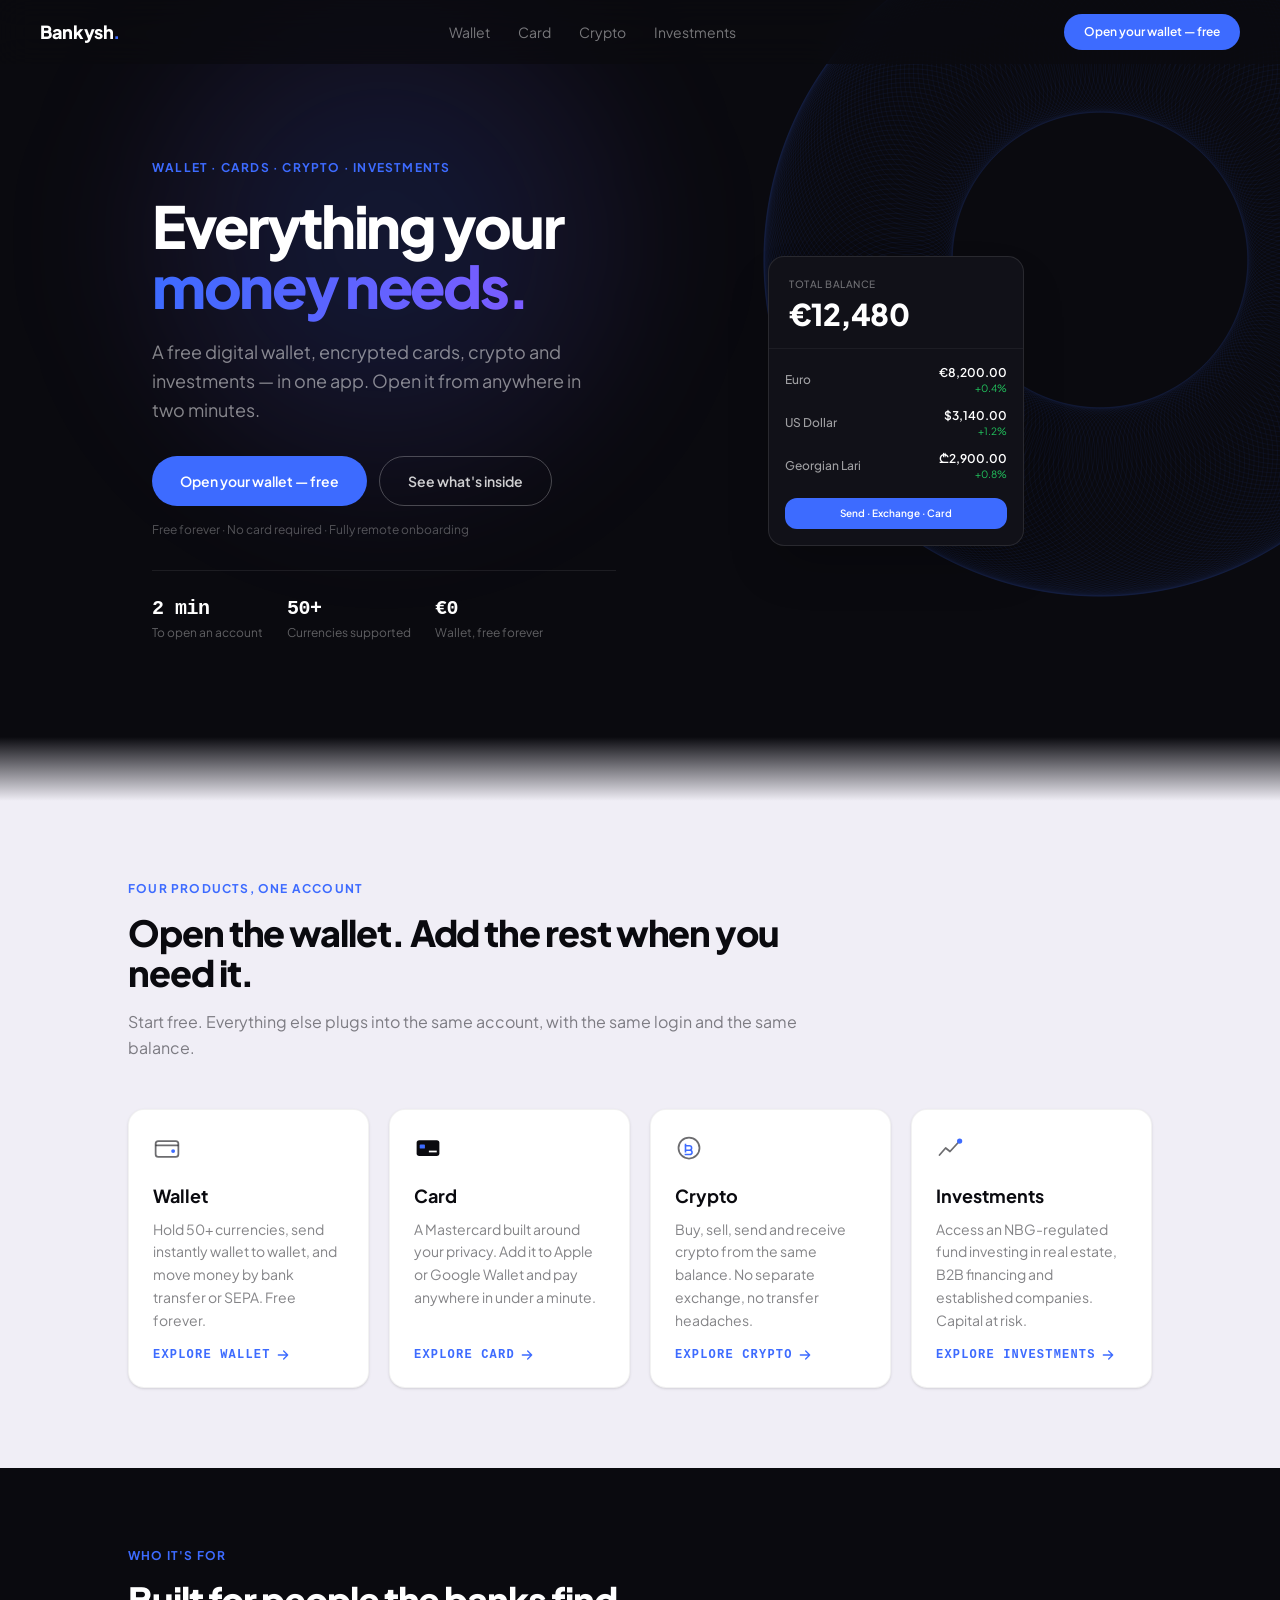
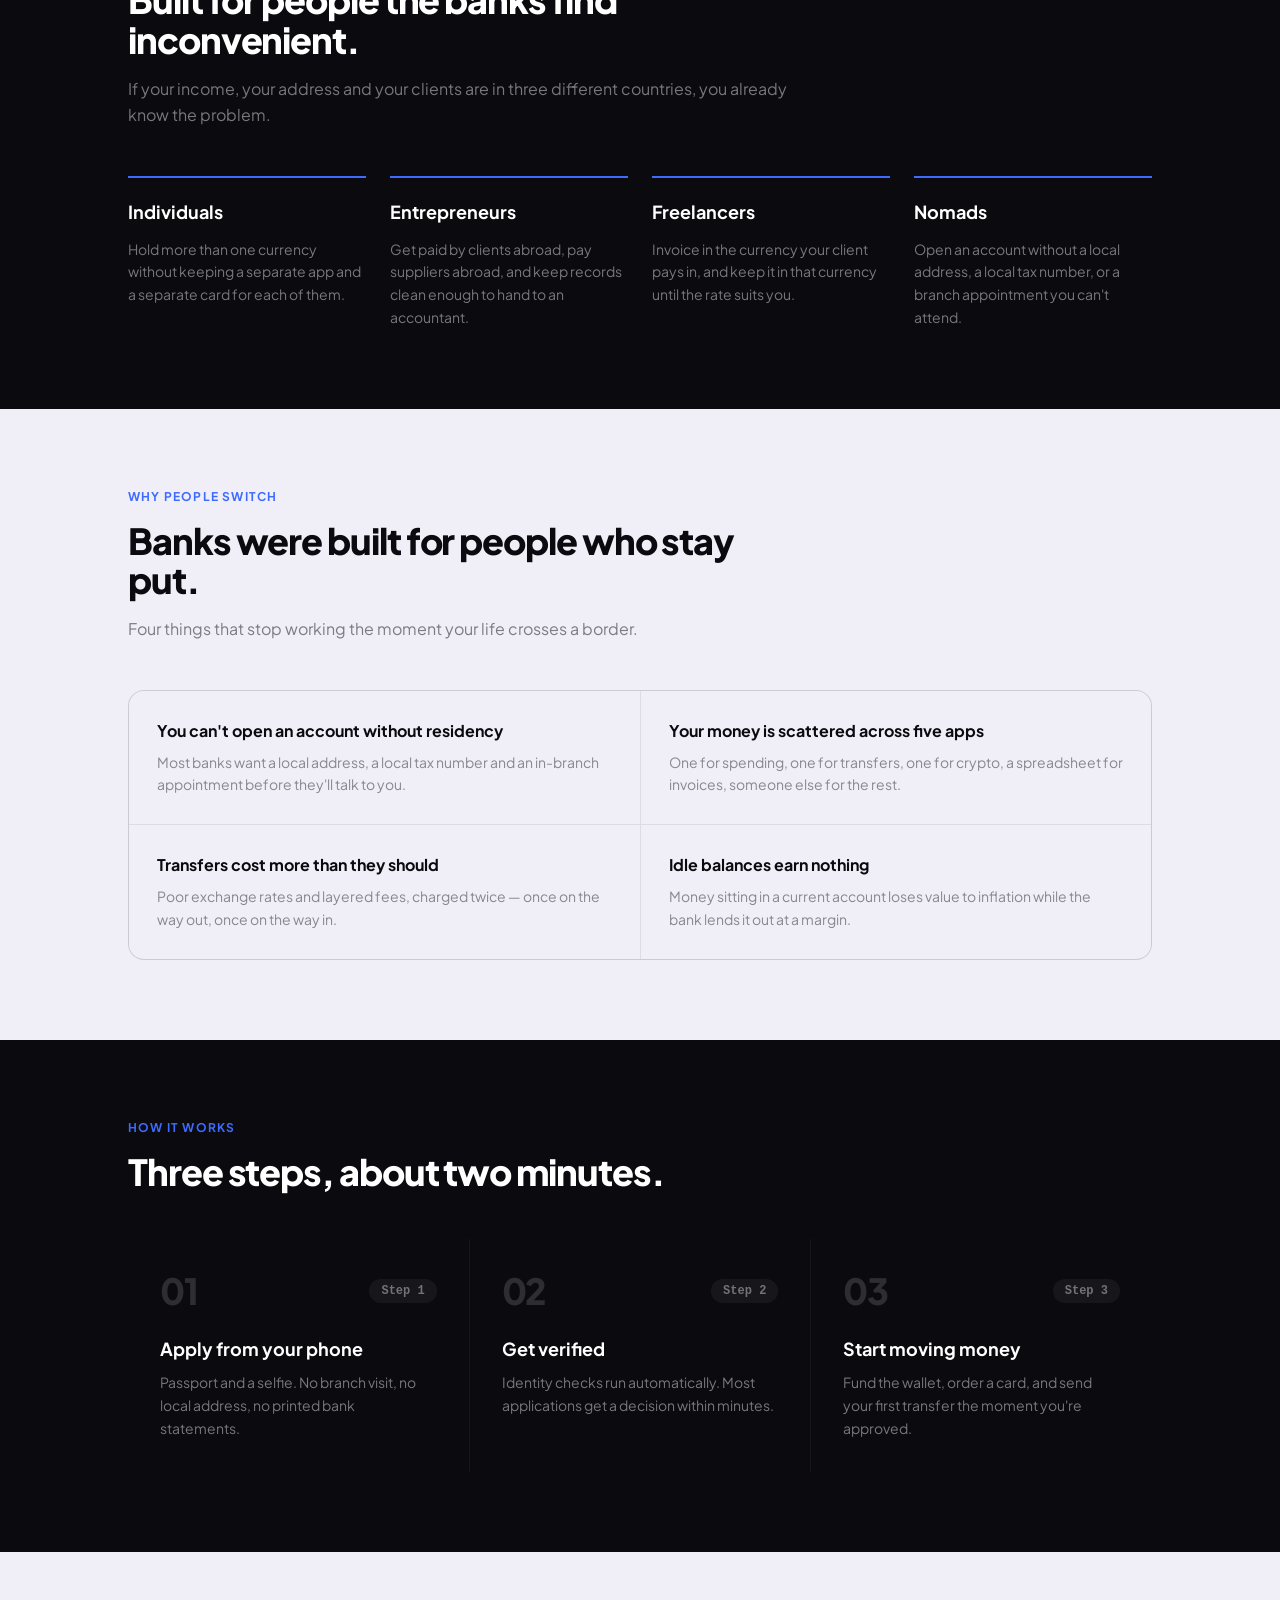
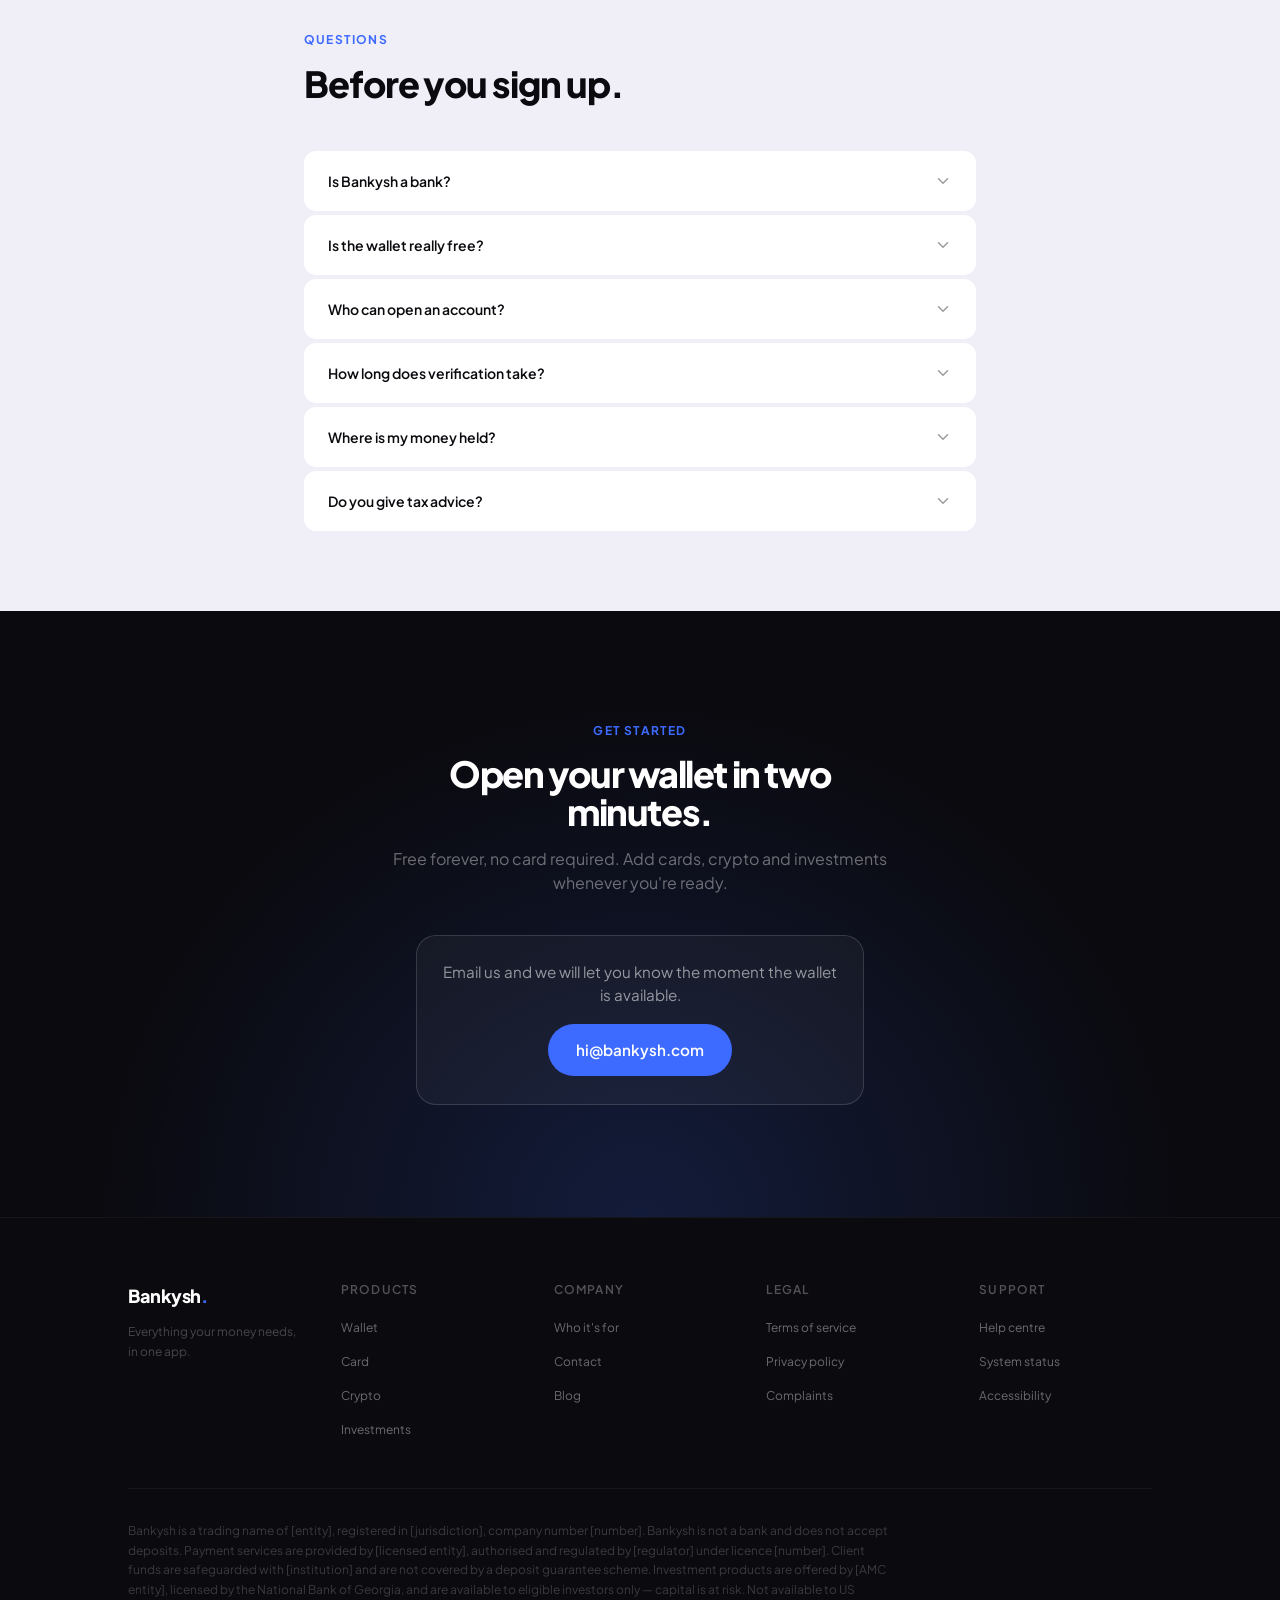
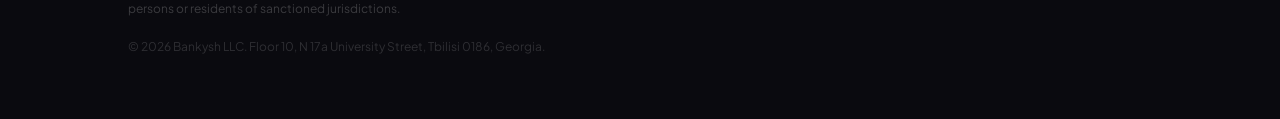
==== commit 90c00547: "Banner: drop the phone number and the "not open for sign-ups" line Co-Authored-By: Claude Opus 5 <no" ====
--- a/index.html
+++ b/index.html
@@ -48,11 +48,6 @@
         transition:background .15s ease;
       }
       .bk-contact-banner a.bk-cta:hover{background:#5580FF}
-      .bk-contact-banner .bk-tel{
-        display:block;margin-top:.9rem;
-        color:rgba(255,255,255,.4);font-size:.85rem;text-decoration:none;
-      }
-      .bk-contact-banner .bk-tel:hover{color:rgba(255,255,255,.7)}
     </style>
 
     <script>
@@ -66,17 +61,15 @@
       if (window.SHOW_SIGNUP_FORM) return;
 
       var MAIL = 'hi@bankysh.com';
-      var TEL  = '+995 599 52 52 82';
 
       function makeBanner() {
         var d = document.createElement('div');
         d.className = 'bk-contact-banner';
         d.setAttribute('data-bk-banner', '1');
         d.innerHTML =
-          '<p>We are not open for sign-ups yet. Email us and we will let you ' +
-          'know the moment the wallet is available.</p>' +
-          '<a class="bk-cta" href="mailto:' + MAIL + '">' + MAIL + '</a>' +
-          '<a class="bk-tel" href="tel:' + TEL.replace(/\s/g, '') + '">' + TEL + '</a>';
+          '<p>Email us and we will let you know the moment the wallet is ' +
+          'available.</p>' +
+          '<a class="bk-cta" href="mailto:' + MAIL + '">' + MAIL + '</a>';
         return d;
       }
 
